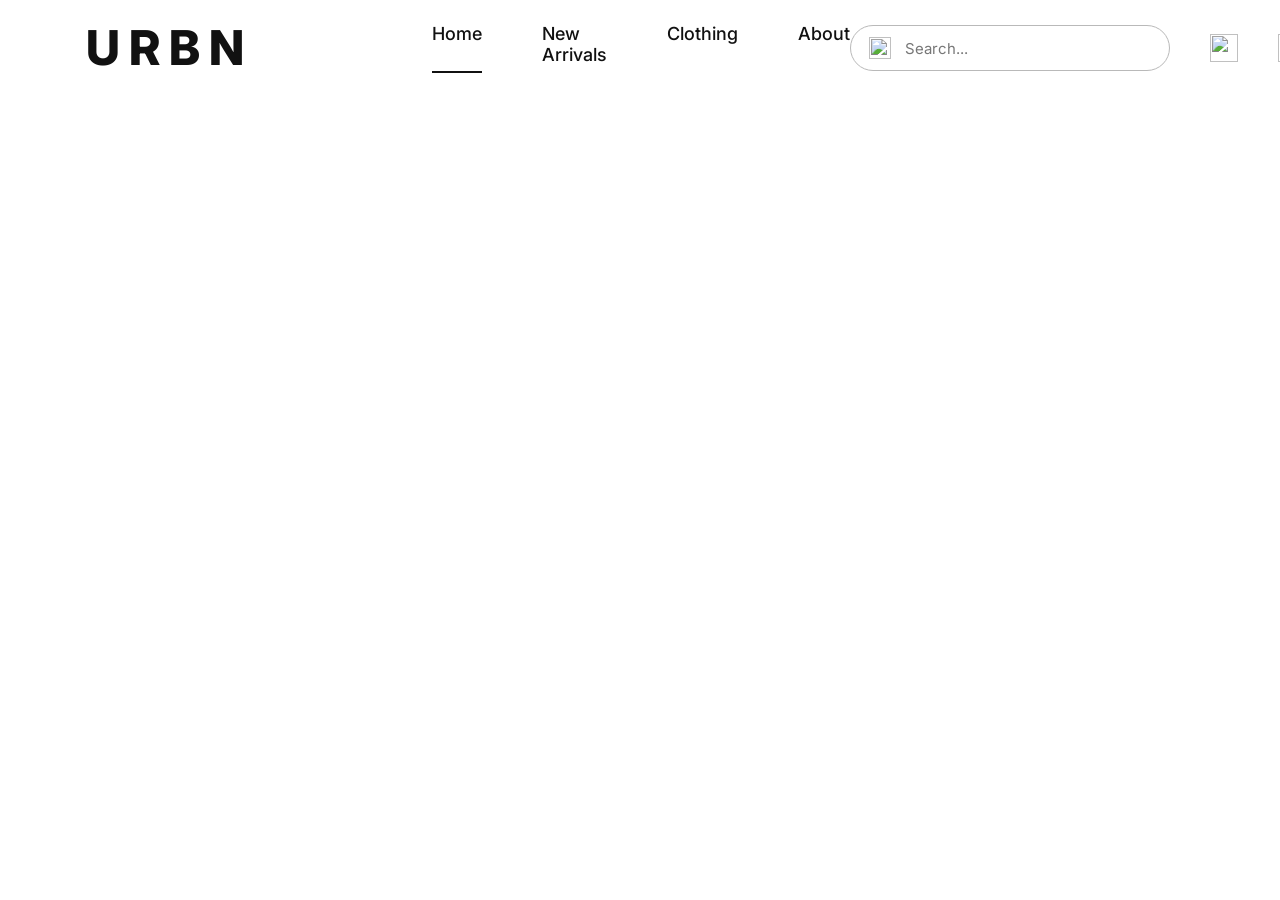
==== index.html @ 7c4066ed "initial commit" ====
<!DOCTYPE html>
<html lang="en">
<head>
  <meta charset="UTF-8">
  <meta name="viewport" content="width=device-width, initial-scale=1.0">
  <title>URBN | Modern clothing. Everyday fits.</title>

  <!-- Font: Inter (matches the wireframe). Remove these 3 lines to use a system font instead. -->
  <link rel="preconnect" href="https://fonts.googleapis.com">
  <link rel="preconnect" href="https://fonts.gstatic.com" crossorigin>
  <link href="https://fonts.googleapis.com/css2?family=Inter:wght@400;500;800&display=swap" rel="stylesheet">

  <link rel="stylesheet" href="style.css">
</head>
<body>

  <!-- ================= HEADER ================= -->
  <header class="header">

    <!-- 1. Logo (change the text or swap for an <img> later) -->
    <a href="index.html" class="logo">URBN</a>

    <!-- 2. Main navigation -->
    <!-- To change the active page, move class="active" to another link -->
    <nav class="nav" aria-label="Main">
      <a href="index.html" class="nav-link active" aria-current="page">Home</a>
      <a href="new-arrivals.html" class="nav-link">New Arrivals</a>
      <a href="clothing.html" class="nav-link">Clothing</a>
      <a href="about.html" class="nav-link">About</a>
    </nav>

    <!-- 3. Search, account, and cart -->
    <div class="header-actions">

      <!-- Search bar -->
      <form class="search" role="search" action="clothing.html" method="get">
        <img src="icons/search.svg" alt="" class="icon search-icon">
        <input type="search" name="q" class="search-input" placeholder="Search..." aria-label="Search products">
        <ul class="suggestions" hidden></ul>
      </form>

      <!-- Account -->
      <a href="account.html" class="icon-btn" aria-label="Account">
        <img src="icons/user.svg" alt="" class="icon">
      </a>

      <!-- Cart (icon only) -->
      <a href="cart.html" class="icon-btn" aria-label="Cart">
        <img src="icons/cart.svg" alt="" class="icon">
      </a>

    </div>
  </header>

  <script src="buttons.js"></script>
</body>
</html>
---- style.css ----
/* =========================================================
   URBN — style.css
   Step 1: Header
   Look for "ADJUST" comments to tweak sizes, colors, spacing.
   ========================================================= */

/* ---------- Variables (change these once, updates everywhere) ---------- */
:root {
  --color-text: #111111;        /* ADJUST: main text / icon color */
  --color-bg: #ffffff;          /* ADJUST: page background */
  --color-border: #b9b9b9;      /* ADJUST: search bar outline */
  --color-muted: #777777;       /* ADJUST: placeholder text */

  --font-main: "Inter", Arial, sans-serif;

  --page-padding: 56px;         /* ADJUST: left/right space around the whole page */
}

/* ---------- Reset ---------- */
* {
  margin: 0;
  padding: 0;
  box-sizing: border-box;
}

body {
  font-family: var(--font-main);
  color: var(--color-text);
  background: var(--color-bg);
}

a {
  color: inherit;
  text-decoration: none;
}

/* ---------- Header layout ---------- */
.header {
  display: flex;
  align-items: center;
  height: 96px;                           /* ADJUST: header height */
  padding: 0 var(--page-padding);
}

/* ---------- Logo ---------- */
.logo {
  font-size: 48px;                        /* ADJUST: logo size */
  font-weight: 800;                       /* ADJUST: logo boldness */
  letter-spacing: 0.18em;                 /* ADJUST: space between U R B N */
  line-height: 1;
  padding-left: 30px;                     /* ADJUST: nudges logo inward like the wireframe */
}

/* ---------- Navigation ---------- */
.nav {
  display: flex;
  gap: 60px;                              /* ADJUST: space between nav links */
  margin-left: clamp(40px, 14vw, 300px);  /* ADJUST: gap between logo and nav */
}

.nav-link {
  font-size: 18px;                        /* ADJUST: nav text size */
  font-weight: 500;
  padding-bottom: 6px;                    /* space between text and underline */
  border-bottom: 2px solid transparent;
  transition: border-color 0.2s;
}

.nav-link:hover,
.nav-link.active {
  border-bottom-color: var(--color-text); /* underline for hover + current page */
}

/* ---------- Right side: search + icons ---------- */
.header-actions {
  display: flex;
  align-items: center;
  gap: 40px;                              /* ADJUST: space between search, user, cart */
  margin-left: auto;                      /* pushes this group to the far right */
  padding-right: 20px;
}

/* Search bar */
.search {
  display: flex;
  align-items: center;
  gap: 14px;
  width: 320px;                           /* ADJUST: search bar width */
  height: 46px;                           /* ADJUST: search bar height */
  padding: 0 18px;
  border: 1px solid var(--color-border);
  border-radius: 999px;                   /* fully rounded pill */
}

.search:focus-within {
  border-color: var(--color-text);        /* darker outline while typing */
}

.search-input {
  flex: 1;
  min-width: 0;
  border: none;
  outline: none;
  background: transparent;
  font-family: inherit;
  font-size: 15px;
  color: var(--color-text);
}

.search-input::placeholder {
  color: var(--color-muted);
}

/* ---------- Icons (shared by search, user, cart) ---------- */
/* Icon drawings live in the icons/ folder. To change an icon's color or
   line thickness, edit the stroke values inside the .svg file itself. */
.icon {
  width: 28px;                            /* ADJUST: icon size */
  height: 28px;
  display: block;
}

.search-icon {
  width: 22px;                            /* search icon is a bit smaller */
  height: 22px;
  flex-shrink: 0;
}

.icon-btn {
  position: relative;                     /* lets the cart badge sit on top */
  display: flex;
  align-items: center;
}

/* ---------- Keyboard focus (accessibility) ---------- */
a:focus-visible {
  outline: 2px solid var(--color-text);
  outline-offset: 4px;
}

/* ---------- Smaller screens ---------- */
@media (max-width: 900px) {
  :root { --page-padding: 20px; }

  .logo { font-size: 32px; padding-left: 0; }
  .nav { gap: 24px; margin-left: 24px; }
  .nav-link { font-size: 15px; }
  .search { display: none; }   /* ADJUST: search is hidden on small screens for now */
  .header-actions { gap: 24px; padding-right: 0; }
}
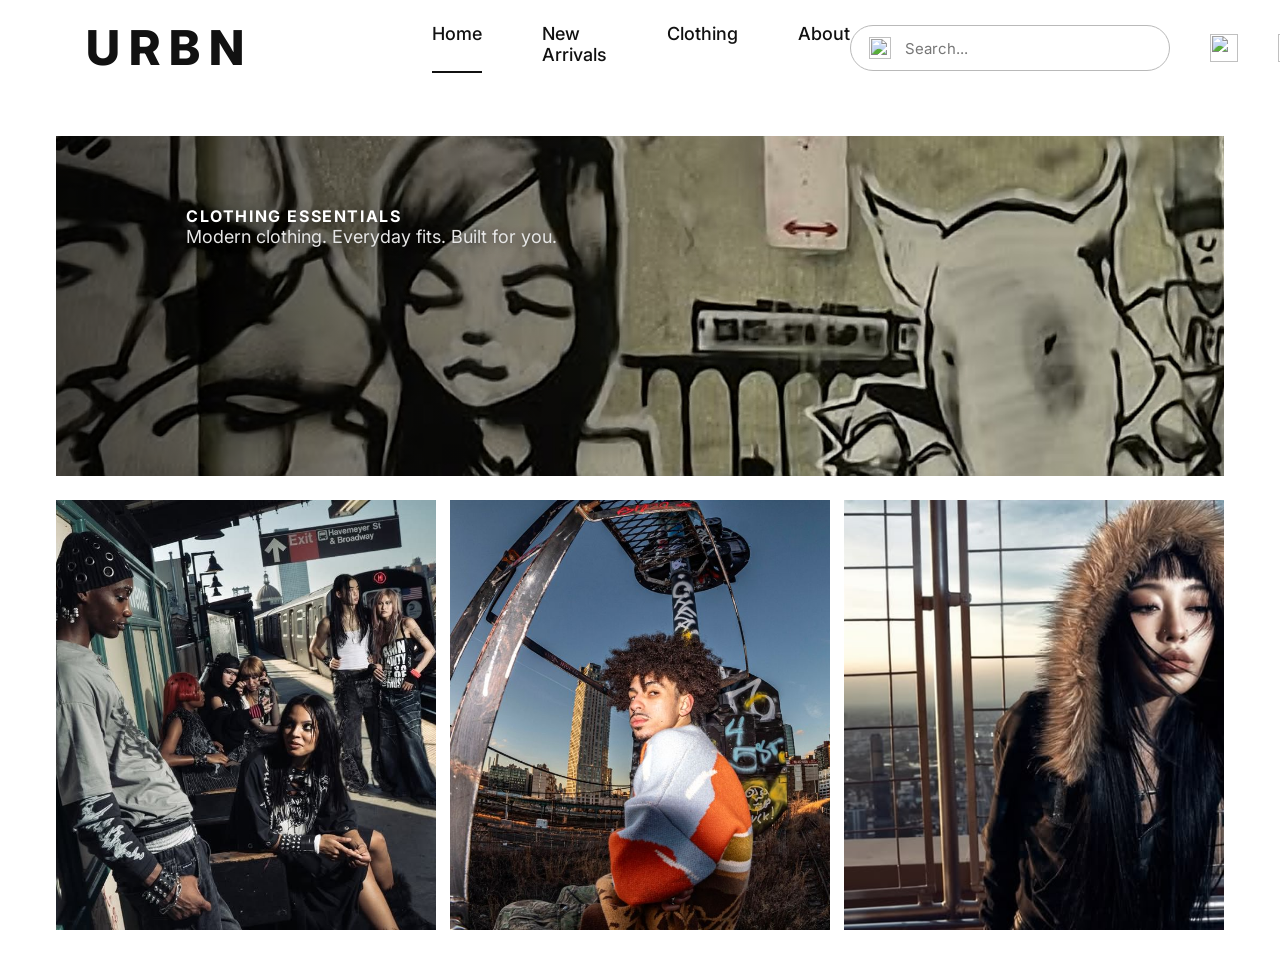
==== commit f266ca9d: "updated boxes and picture" ====
--- a/index.html
+++ b/index.html
@@ -36,7 +36,7 @@
       <form class="search" role="search" action="clothing.html" method="get">
         <img src="icons/search.svg" alt="" class="icon search-icon">
         <input type="search" name="q" class="search-input" placeholder="Search..." aria-label="Search products">
-        <ul class="suggestions" hidden></ul>
+        <ul class="suggestions" ></ul>
       </form>
 
       <!-- Account -->
@@ -51,6 +51,49 @@
 
     </div>
   </header>
+  <main class="main">
+
+  <!-- Big banner: change the image name in src -->
+  <section class="box hero">
+    <img src="Home-boxpictures/herobox.jpg" alt="">
+    <div class="box-text">
+      <p class="box-label">CLOTHING ESSENTIALS</p>
+      <h2 class="box-title"></h2>
+      <p class="box-sub">Modern clothing. Everyday fits. Built for you.</p>
+    </div>
+  </section>
+
+  <!-- 3 boxes below: change the image name in each src -->
+  <section class="cards">
+    <article class="box card">
+      <img src="Home-boxpictures/1.jpg" alt="">
+      <div class="box-text">
+        <p class="box-label"></p>
+        <h2 class="box-title"></h2>
+        <p class="box-sub"></p>
+      </div>
+    </article>
+
+    <article class="box card">
+      <img src="Home-boxpictures/2.jpg" alt="">
+      <div class="box-text">
+        <p class="box-label"></p>
+        <h2 class="box-title"></h2>
+        <p class="box-sub"></p>
+      </div>
+    </article>
+
+    <article class="box card">
+      <img src="Home-boxpictures/3.jpg" alt="">
+      <div class="box-text">
+        <p class="box-label"></p>
+        <h2 class="box-title"></h2>
+        <p class="box-sub"></p>
+      </div>
+    </article>
+  </section>
+
+</main>
 
   <script src="buttons.js"></script>
 </body>
--- a/style.css
+++ b/style.css
@@ -147,4 +147,91 @@
   .nav-link { font-size: 15px; }
   .search { display: none; }   /* ADJUST: search is hidden on small screens for now */
   .header-actions { gap: 24px; padding-right: 0; }
-}+}
+
+.search {
+  position: relative;
+}
+
+.suggestions {
+  position: absolute;
+  top: calc(100% + 6px);
+  left: 0;
+  right: 0;
+  margin: 0;
+  padding: 0;
+  list-style: none;
+  background: #fff;
+  border: 1px solid #ccc;
+  border-radius: 16px;
+  overflow: hidden;
+  z-index: 10;
+}
+
+.suggestions li {
+  padding: 10px 18px;
+  cursor: pointer;
+}
+
+.suggestions li:hover {
+  background: #f2f2f2;
+}
+/* ---------- Page layout ---------- */
+.main {
+  padding: 40px var(--page-padding);
+}
+
+/* ---------- Boxes (shared by banner and cards) ---------- */
+.box {
+  position: relative;
+  background: #d4d5d5;          /* gray shows if no picture */
+  overflow: hidden;
+}
+
+.box img {
+  position: absolute;
+  inset: 0;
+  width: 100%;
+  height: 100%;
+  object-fit: cover;            /* picture fills the box without stretching */
+}
+
+/* ---------- Text on top of the picture ---------- */
+.box-text {
+  position: relative;           /* keeps text above the picture */
+  padding: 70px 0 0 130px;
+  color: #fff;
+}
+
+.box-label { font-size: 16px; font-weight: 700; letter-spacing: 0.1em; }
+.box-title { font-size: 72px; font-weight: 800; letter-spacing: 0.15em; line-height: 1; }
+.box-sub   { font-size: 18px; opacity: 0.8; }
+
+/* ---------- Sizes ---------- */
+.hero  { height: 340px; }                 /* ADJUST: banner height */
+
+.cards {
+  display: grid;
+  grid-template-columns: repeat(3, 1fr);
+  gap: 14px;                              /* ADJUST: space between boxes */
+  margin-top: 24px;
+}
+
+.card  { height: 430px; }                 /* ADJUST: box height */
+/* Dark fade on the left so the text blends with the picture */
+.hero::after {
+  content: "";
+  position: absolute;
+  inset: 0;
+  background: linear-gradient(90deg, rgba(0, 0, 0, 0.65) 0%, rgba(0, 0, 0, 0) 60%);  /* ADJUST: 0.65 = darkness */
+}
+
+/* Keep the text above the fade */
+.box-text {
+  z-index: 1;
+  text-shadow: 0 2px 10px rgba(0, 0, 0, 0.5);
+}
+
+/* Slightly softer text colors */
+.box-label { color: #ffffff; }
+.box-sub   { color: #e6e6e6; opacity: 1; }
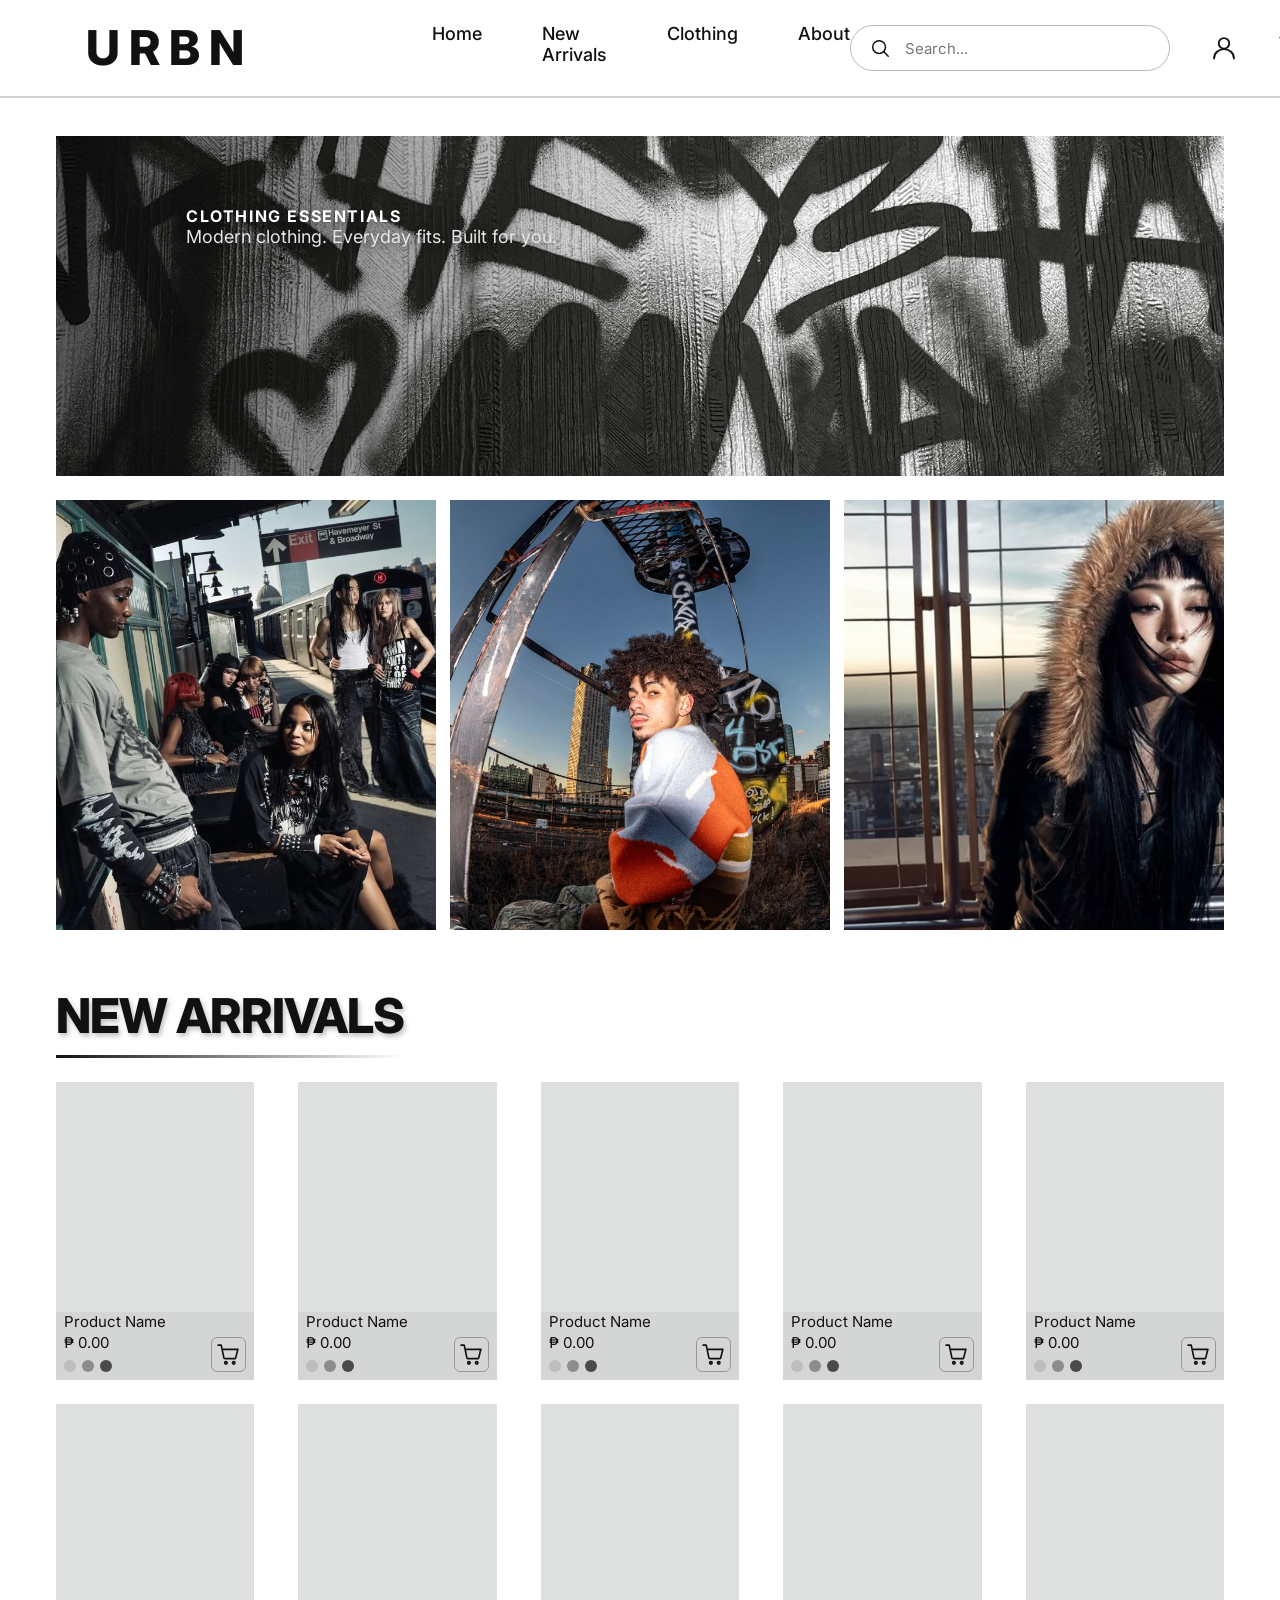
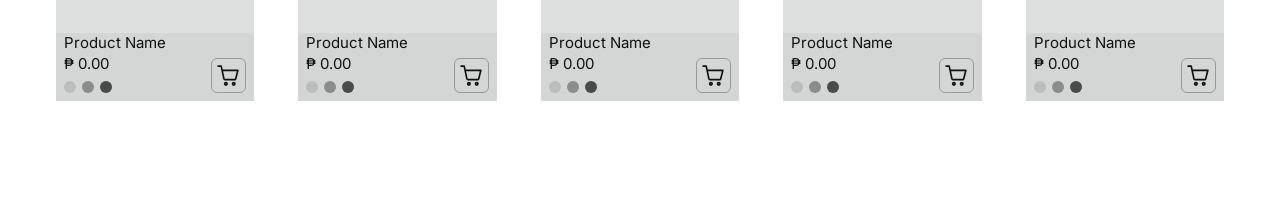
==== commit 77192035: "new arrivals added" ====
--- a/index.html
+++ b/index.html
@@ -5,96 +5,254 @@
   <meta name="viewport" content="width=device-width, initial-scale=1.0">
   <title>URBN | Modern clothing. Everyday fits.</title>
 
-  <!-- Font: Inter (matches the wireframe). Remove these 3 lines to use a system font instead. -->
+  <!-- Font: Inter. Remove these 3 lines to use a system font instead. -->
   <link rel="preconnect" href="https://fonts.googleapis.com">
   <link rel="preconnect" href="https://fonts.gstatic.com" crossorigin>
   <link href="https://fonts.googleapis.com/css2?family=Inter:wght@400;500;800&display=swap" rel="stylesheet">
 
   <link rel="stylesheet" href="style.css">
 </head>
+
 <body>
 
   <!-- ================= HEADER ================= -->
-  <header class="header">
-
-    <!-- 1. Logo (change the text or swap for an <img> later) -->
+  <header class="header" id="home">
+
+    <!-- Logo -->
     <a href="index.html" class="logo">URBN</a>
 
-    <!-- 2. Main navigation -->
-    <!-- To change the active page, move class="active" to another link -->
+    <!-- Navigation (to change the active page, move class="active" to another link) -->
     <nav class="nav" aria-label="Main">
-      <a href="index.html" class="nav-link active" aria-current="page">Home</a>
-      <a href="new-arrivals.html" class="nav-link">New Arrivals</a>
+      <a href="#home" class="nav-link" aria-current="page">Home</a>
+      <span class="nav-link">New Arrivals</span>
       <a href="clothing.html" class="nav-link">Clothing</a>
       <a href="about.html" class="nav-link">About</a>
     </nav>
 
-    <!-- 3. Search, account, and cart -->
+    <!-- Search, account, and cart -->
     <div class="header-actions">
 
       <!-- Search bar -->
       <form class="search" role="search" action="clothing.html" method="get">
-        <img src="icons/search.svg" alt="" class="icon search-icon">
+        <img src="Icons/search.svg" alt="" class="icon search-icon">
         <input type="search" name="q" class="search-input" placeholder="Search..." aria-label="Search products">
-        <ul class="suggestions" ></ul>
+        <ul class="suggestions" hidden></ul>
       </form>
 
       <!-- Account -->
       <a href="account.html" class="icon-btn" aria-label="Account">
-        <img src="icons/user.svg" alt="" class="icon">
+        <img src="Icons/user.svg" alt="" class="icon">
       </a>
 
-      <!-- Cart (icon only) -->
+      <!-- Cart -->
       <a href="cart.html" class="icon-btn" aria-label="Cart">
-        <img src="icons/cart.svg" alt="" class="icon">
+        <img src="Icons/cart.svg" alt="" class="icon">
       </a>
 
     </div>
   </header>
+
+
+  <!-- ================= MAIN ================= -->
   <main class="main">
 
-  <!-- Big banner: change the image name in src -->
-  <section class="box hero">
-    <img src="Home-boxpictures/herobox.jpg" alt="">
-    <div class="box-text">
-      <p class="box-label">CLOTHING ESSENTIALS</p>
-      <h2 class="box-title"></h2>
-      <p class="box-sub">Modern clothing. Everyday fits. Built for you.</p>
-    </div>
-  </section>
-
-  <!-- 3 boxes below: change the image name in each src -->
-  <section class="cards">
-    <article class="box card">
-      <img src="Home-boxpictures/1.jpg" alt="">
+    <!-- Big banner (change the picture in src) -->
+    <section class="box hero">
+      <img src="homeImages/herobox.jpg" alt="">
       <div class="box-text">
-        <p class="box-label"></p>
+        <p class="box-label">CLOTHING ESSENTIALS</p>
         <h2 class="box-title"></h2>
-        <p class="box-sub"></p>
+        <p class="box-sub">Modern clothing. Everyday fits. Built for you.</p>
       </div>
-    </article>
-
-    <article class="box card">
-      <img src="Home-boxpictures/2.jpg" alt="">
-      <div class="box-text">
-        <p class="box-label"></p>
-        <h2 class="box-title"></h2>
-        <p class="box-sub"></p>
+    </section>
+
+    <!-- 3 boxes below the banner (change the picture in each src) -->
+    <section class="cards">
+
+      <article class="box card">
+        <img src="homeImages/1.jpg" alt="">
+        <div class="box-text">
+          <h2 class="box-title"></h2>
+          <p class="box-sub"></p>
+        </div>
+      </article>
+
+      <article class="box card">
+        <img src="homeImages/2.jpg" alt="">
+        <div class="box-text">
+          <h2 class="box-title"></h2>
+          <p class="box-sub"></p>
+        </div>
+      </article>
+
+      <article class="box card">
+        <img src="homeImages/3.jpg" alt="">
+        <div class="box-text">
+          <h2 class="box-title"></h2>
+          <p class="box-sub"></p>
+        </div>
+      </article>
+
+    </section>
+
+    <section class="new-arrivals" id="new-arrivals" aria-labelledby="new-arrivals-title">
+      <h1 class="section-title" id="new-arrivals-title">NEW ARRIVALS</h1>
+      <div class="products">
+        <article class="product">
+          <div class="product-image"></div>
+          <div class="product-info">
+            <div>
+              <p class="product-name">Product Name</p>
+              <p class="product-price">₱ 0.00</p>
+              <div class="product-colors">
+                <span></span><span></span><span></span>
+              </div>
+            </div>
+            <button class="add-cart" aria-label="Add Product Name to cart">
+              <img src="Icons/cart.svg" alt="">
+            </button>
+          </div>
+        </article>
+        <article class="product">
+          <div class="product-image"></div>
+          <div class="product-info">
+            <div>
+              <p class="product-name">Product Name</p>
+              <p class="product-price">₱ 0.00</p>
+              <div class="product-colors">
+                <span></span><span></span><span></span>
+              </div>
+            </div>
+            <button class="add-cart" aria-label="Add Product Name to cart">
+              <img src="Icons/cart.svg" alt="">
+            </button>
+          </div>
+        </article>
+        <article class="product">
+          <div class="product-image"></div>
+          <div class="product-info">
+            <div>
+              <p class="product-name">Product Name</p>
+              <p class="product-price">₱ 0.00</p>
+              <div class="product-colors">
+                <span></span><span></span><span></span>
+              </div>
+            </div>
+            <button class="add-cart" aria-label="Add Product Name to cart">
+              <img src="Icons/cart.svg" alt="">
+            </button>
+          </div>
+        </article>
+        <article class="product">
+          <div class="product-image"></div>
+          <div class="product-info">
+            <div>
+              <p class="product-name">Product Name</p>
+              <p class="product-price">₱ 0.00</p>
+              <div class="product-colors">
+                <span></span><span></span><span></span>
+              </div>
+            </div>
+            <button class="add-cart" aria-label="Add Product Name to cart">
+              <img src="Icons/cart.svg" alt="">
+            </button>
+          </div>
+        </article>
+        <article class="product">
+          <div class="product-image"></div>
+          <div class="product-info">
+            <div>
+              <p class="product-name">Product Name</p>
+              <p class="product-price">₱ 0.00</p>
+              <div class="product-colors">
+                <span></span><span></span><span></span>
+              </div>
+            </div>
+            <button class="add-cart" aria-label="Add Product Name to cart">
+              <img src="Icons/cart.svg" alt="">
+            </button>
+          </div>
+        </article>
+        <article class="product">
+          <div class="product-image"></div>
+          <div class="product-info">
+            <div>
+              <p class="product-name">Product Name</p>
+              <p class="product-price">₱ 0.00</p>
+              <div class="product-colors">
+                <span></span><span></span><span></span>
+              </div>
+            </div>
+            <button class="add-cart" aria-label="Add Product Name to cart">
+              <img src="Icons/cart.svg" alt="">
+            </button>
+          </div>
+        </article>
+        <article class="product">
+          <div class="product-image"></div>
+          <div class="product-info">
+            <div>
+              <p class="product-name">Product Name</p>
+              <p class="product-price">₱ 0.00</p>
+              <div class="product-colors">
+                <span></span><span></span><span></span>
+              </div>
+            </div>
+            <button class="add-cart" aria-label="Add Product Name to cart">
+              <img src="Icons/cart.svg" alt="">
+            </button>
+          </div>
+        </article>
+        <article class="product">
+          <div class="product-image"></div>
+          <div class="product-info">
+            <div>
+              <p class="product-name">Product Name</p>
+              <p class="product-price">₱ 0.00</p>
+              <div class="product-colors">
+                <span></span><span></span><span></span>
+              </div>
+            </div>
+            <button class="add-cart" aria-label="Add Product Name to cart">
+              <img src="Icons/cart.svg" alt="">
+            </button>
+          </div>
+        </article>
+        <article class="product">
+          <div class="product-image"></div>
+          <div class="product-info">
+            <div>
+              <p class="product-name">Product Name</p>
+              <p class="product-price">₱ 0.00</p>
+              <div class="product-colors">
+                <span></span><span></span><span></span>
+              </div>
+            </div>
+            <button class="add-cart" aria-label="Add Product Name to cart">
+              <img src="Icons/cart.svg" alt="">
+            </button>
+          </div>
+        </article>
+        <article class="product">
+          <div class="product-image"></div>
+          <div class="product-info">
+            <div>
+              <p class="product-name">Product Name</p>
+              <p class="product-price">₱ 0.00</p>
+              <div class="product-colors">
+                <span></span><span></span><span></span>
+              </div>
+            </div>
+            <button class="add-cart" aria-label="Add Product Name to cart">
+              <img src="Icons/cart.svg" alt="">
+            </button>
+          </div>
+        </article>
       </div>
-    </article>
-
-    <article class="box card">
-      <img src="Home-boxpictures/3.jpg" alt="">
-      <div class="box-text">
-        <p class="box-label"></p>
-        <h2 class="box-title"></h2>
-        <p class="box-sub"></p>
-      </div>
-    </article>
-  </section>
-
-</main>
-
-  <script src="buttons.js"></script>
+    </section>
+  </main>
+
+  <script src="search.js"></script>
+  <script src="page-transitions.js"></script>
 </body>
 </html>
--- a/style.css
+++ b/style.css
@@ -1,20 +1,17 @@
-/* =========================================================
-   URBN — style.css
-   Step 1: Header
-   Look for "ADJUST" comments to tweak sizes, colors, spacing.
-   ========================================================= */
-
-/* ---------- Variables (change these once, updates everywhere) ---------- */
+/* URBN — style.css */
+
+/* ---------- Variables ---------- */
 :root {
-  --color-text: #111111;        /* ADJUST: main text / icon color */
-  --color-bg: #ffffff;          /* ADJUST: page background */
-  --color-border: #b9b9b9;      /* ADJUST: search bar outline */
-  --color-muted: #777777;       /* ADJUST: placeholder text */
+  --color-text: #111111;
+  --color-bg: #ffffff;
+  --color-border: #b9b9b9;
+  --color-muted: #777777;
 
   --font-main: "Inter", Arial, sans-serif;
 
-  --page-padding: 56px;         /* ADJUST: left/right space around the whole page */
-}
+  --page-padding: 56px;
+}
+
 
 /* ---------- Reset ---------- */
 * {
@@ -29,71 +26,87 @@
   background: var(--color-bg);
 }
 
+html {
+  scroll-behavior: auto;
+}
+
 a {
   color: inherit;
   text-decoration: none;
 }
 
-/* ---------- Header layout ---------- */
+a:focus-visible {
+  outline: 2px solid var(--color-text);
+  outline-offset: 4px;
+}
+
+
+/* ---------- Header ---------- */
 .header {
+  position: sticky;
+  top: 0;
+  z-index: 100;
   display: flex;
   align-items: center;
-  height: 96px;                           /* ADJUST: header height */
+  height: 96px;
   padding: 0 var(--page-padding);
-}
-
-/* ---------- Logo ---------- */
+  background: var(--color-bg);
+  box-shadow: 0 2px 0 #d1d1d1;
+}
+
 .logo {
-  font-size: 48px;                        /* ADJUST: logo size */
-  font-weight: 800;                       /* ADJUST: logo boldness */
-  letter-spacing: 0.18em;                 /* ADJUST: space between U R B N */
+  padding-left: 30px;
+  font-size: 48px;
+  font-weight: 800;
+  letter-spacing: 0.18em;
   line-height: 1;
-  padding-left: 30px;                     /* ADJUST: nudges logo inward like the wireframe */
-}
+}
+
 
 /* ---------- Navigation ---------- */
 .nav {
   display: flex;
-  gap: 60px;                              /* ADJUST: space between nav links */
-  margin-left: clamp(40px, 14vw, 300px);  /* ADJUST: gap between logo and nav */
+  gap: 60px;
+  margin-left: clamp(40px, 14vw, 300px);
 }
 
 .nav-link {
-  font-size: 18px;                        /* ADJUST: nav text size */
+  padding-bottom: 6px;
+  font-size: 18px;
   font-weight: 500;
-  padding-bottom: 6px;                    /* space between text and underline */
   border-bottom: 2px solid transparent;
   transition: border-color 0.2s;
 }
 
 .nav-link:hover,
 .nav-link.active {
-  border-bottom-color: var(--color-text); /* underline for hover + current page */
-}
-
-/* ---------- Right side: search + icons ---------- */
+  border-bottom-color: var(--color-text);
+}
+
+
+/* ---------- Search, account, cart ---------- */
 .header-actions {
   display: flex;
   align-items: center;
-  gap: 40px;                              /* ADJUST: space between search, user, cart */
-  margin-left: auto;                      /* pushes this group to the far right */
+  gap: 40px;
+  margin-left: auto;
   padding-right: 20px;
 }
 
-/* Search bar */
 .search {
+  position: relative;
   display: flex;
   align-items: center;
   gap: 14px;
-  width: 320px;                           /* ADJUST: search bar width */
-  height: 46px;                           /* ADJUST: search bar height */
+  width: 320px;
+  height: 46px;
   padding: 0 18px;
   border: 1px solid var(--color-border);
-  border-radius: 999px;                   /* fully rounded pill */
+  border-radius: 999px;
 }
 
 .search:focus-within {
-  border-color: var(--color-text);        /* darker outline while typing */
+  border-color: var(--color-text);
 }
 
 .search-input {
@@ -111,61 +124,36 @@
   color: var(--color-muted);
 }
 
-/* ---------- Icons (shared by search, user, cart) ---------- */
-/* Icon drawings live in the icons/ folder. To change an icon's color or
-   line thickness, edit the stroke values inside the .svg file itself. */
 .icon {
-  width: 28px;                            /* ADJUST: icon size */
+  display: block;
+  width: 28px;
   height: 28px;
-  display: block;
 }
 
 .search-icon {
-  width: 22px;                            /* search icon is a bit smaller */
+  width: 22px;
   height: 22px;
   flex-shrink: 0;
 }
 
 .icon-btn {
-  position: relative;                     /* lets the cart badge sit on top */
   display: flex;
   align-items: center;
 }
 
-/* ---------- Keyboard focus (accessibility) ---------- */
-a:focus-visible {
-  outline: 2px solid var(--color-text);
-  outline-offset: 4px;
-}
-
-/* ---------- Smaller screens ---------- */
-@media (max-width: 900px) {
-  :root { --page-padding: 20px; }
-
-  .logo { font-size: 32px; padding-left: 0; }
-  .nav { gap: 24px; margin-left: 24px; }
-  .nav-link { font-size: 15px; }
-  .search { display: none; }   /* ADJUST: search is hidden on small screens for now */
-  .header-actions { gap: 24px; padding-right: 0; }
-}
-
-.search {
-  position: relative;
-}
-
+
+/* ---------- Search suggestions ---------- */
 .suggestions {
   position: absolute;
   top: calc(100% + 6px);
   left: 0;
   right: 0;
-  margin: 0;
-  padding: 0;
+  z-index: 10;
   list-style: none;
   background: #fff;
   border: 1px solid #ccc;
   border-radius: 16px;
   overflow: hidden;
-  z-index: 10;
 }
 
 .suggestions li {
@@ -176,15 +164,16 @@
 .suggestions li:hover {
   background: #f2f2f2;
 }
-/* ---------- Page layout ---------- */
+
+
+/* ---------- Home page ---------- */
 .main {
   padding: 40px var(--page-padding);
 }
 
-/* ---------- Boxes (shared by banner and cards) ---------- */
 .box {
   position: relative;
-  background: #d4d5d5;          /* gray shows if no picture */
+  background: #d4d5d5;
   overflow: hidden;
 }
 
@@ -193,45 +182,216 @@
   inset: 0;
   width: 100%;
   height: 100%;
-  object-fit: cover;            /* picture fills the box without stretching */
-}
-
-/* ---------- Text on top of the picture ---------- */
+  object-fit: cover;
+}
+
 .box-text {
-  position: relative;           /* keeps text above the picture */
+  position: relative;
+  z-index: 1;
   padding: 70px 0 0 130px;
   color: #fff;
-}
-
-.box-label { font-size: 16px; font-weight: 700; letter-spacing: 0.1em; }
-.box-title { font-size: 72px; font-weight: 800; letter-spacing: 0.15em; line-height: 1; }
-.box-sub   { font-size: 18px; opacity: 0.8; }
-
-/* ---------- Sizes ---------- */
-.hero  { height: 340px; }                 /* ADJUST: banner height */
-
-.cards {
-  display: grid;
-  grid-template-columns: repeat(3, 1fr);
-  gap: 14px;                              /* ADJUST: space between boxes */
-  margin-top: 24px;
-}
-
-.card  { height: 430px; }                 /* ADJUST: box height */
-/* Dark fade on the left so the text blends with the picture */
+  text-shadow: 0 2px 10px rgba(0, 0, 0, 0.5);
+}
+
+.box-label {
+  font-size: 16px;
+  font-weight: 700;
+  letter-spacing: 0.1em;
+}
+
+.box-title {
+  font-size: 72px;
+  font-weight: 800;
+  letter-spacing: 0.15em;
+  line-height: 1;
+}
+
+.box-sub {
+  font-size: 18px;
+  color: #e6e6e6;
+}
+
+.hero {
+  height: 340px;
+}
+
 .hero::after {
   content: "";
   position: absolute;
   inset: 0;
-  background: linear-gradient(90deg, rgba(0, 0, 0, 0.65) 0%, rgba(0, 0, 0, 0) 60%);  /* ADJUST: 0.65 = darkness */
-}
-
-/* Keep the text above the fade */
-.box-text {
-  z-index: 1;
-  text-shadow: 0 2px 10px rgba(0, 0, 0, 0.5);
-}
-
-/* Slightly softer text colors */
-.box-label { color: #ffffff; }
-.box-sub   { color: #e6e6e6; opacity: 1; }+  background: linear-gradient(90deg, rgba(0, 0, 0, 0.65) 0%, rgba(0, 0, 0, 0) 60%);
+}
+
+.cards {
+  display: grid;
+  grid-template-columns: repeat(3, 1fr);
+  gap: 14px;
+  margin-top: 24px;
+}
+
+.card {
+  height: 430px;
+}
+
+
+/* ---------- New Arrivals ---------- */
+.new-arrivals {
+  margin-top: 56px;
+  scroll-margin-top: 112px;
+}
+
+.section-title {
+  display: table;
+  margin-bottom: 24px;
+  font-size: 48px;
+  font-weight: 800;
+  letter-spacing: -0.02em;
+  text-shadow: 2px 3px 5px rgba(0, 0, 0, 0.25);
+}
+
+.section-title::after {
+  content: "";
+  display: block;
+  height: 3px;
+  margin-top: 10px;
+  background: linear-gradient(90deg, #111111, transparent);
+  transform-origin: left;
+  animation: line-in 1s ease-out;
+}
+
+@keyframes line-in {
+  from { transform: scaleX(0); }
+  to { transform: scaleX(1); }
+}
+
+.products {
+  display: grid;
+  grid-template-columns: repeat(5, minmax(0, 1fr));
+  gap: 24px 44px;
+  padding-bottom: 60px;
+}
+
+.product {
+  display: flex;
+  flex-direction: column;
+  aspect-ratio: 2 / 3;
+  background: #d4d5d5;
+}
+
+.product-image {
+  flex: 1;
+  min-height: 0;
+  padding: 8px;
+  background: #dedfdf;
+}
+
+.product-image img {
+  width: 100%;
+  height: 100%;
+  object-fit: contain;
+}
+
+.product-info {
+  display: flex;
+  justify-content: space-between;
+  align-items: flex-end;
+  padding: 0 8px 8px;
+  font-size: 15px;
+}
+
+.product-price {
+  margin-top: 2px;
+}
+
+.product-colors {
+  display: flex;
+  gap: 6px;
+  margin-top: 8px;
+}
+
+.product-colors span {
+  width: 12px;
+  height: 12px;
+  border-radius: 50%;
+}
+
+.product-colors span:nth-child(1) { background: #bdbdbd; }
+.product-colors span:nth-child(2) { background: #8c8c8c; }
+.product-colors span:nth-child(3) { background: #4a4a4a; }
+
+.add-cart {
+  display: flex;
+  padding: 4px;
+  background: transparent;
+  border: 1px solid #999;
+  border-radius: 6px;
+  cursor: pointer;
+}
+
+.add-cart img {
+  width: 25px;
+  height: 25px;
+}
+
+.add-cart:hover {
+  background: var(--color-text);
+}
+
+.add-cart:hover img {
+  filter: invert(1);
+}
+
+
+/* ---------- Smaller screens ---------- */
+@media (max-width: 1100px) {
+  .products {
+    grid-template-columns: repeat(3, minmax(0, 1fr));
+  }
+}
+
+@media (max-width: 900px) {
+  :root {
+    --page-padding: 20px;
+  }
+
+  .logo {
+    padding-left: 0;
+    font-size: 32px;
+  }
+
+  .nav {
+    gap: 24px;
+    margin-left: 24px;
+  }
+
+  .nav-link {
+    font-size: 15px;
+  }
+
+  .search {
+    display: none;
+  }
+
+  .header-actions {
+    gap: 24px;
+    padding-right: 0;
+  }
+}
+
+@media (max-width: 700px) {
+  .products {
+    grid-template-columns: repeat(2, minmax(0, 1fr));
+  }
+
+  .section-title {
+    font-size: 32px;
+  }
+}
+
+
+/* ---------- No animation if the visitor turned it off ---------- */
+@media (prefers-reduced-motion: reduce) {
+  .section-title::after {
+    animation: none;
+  }
+}
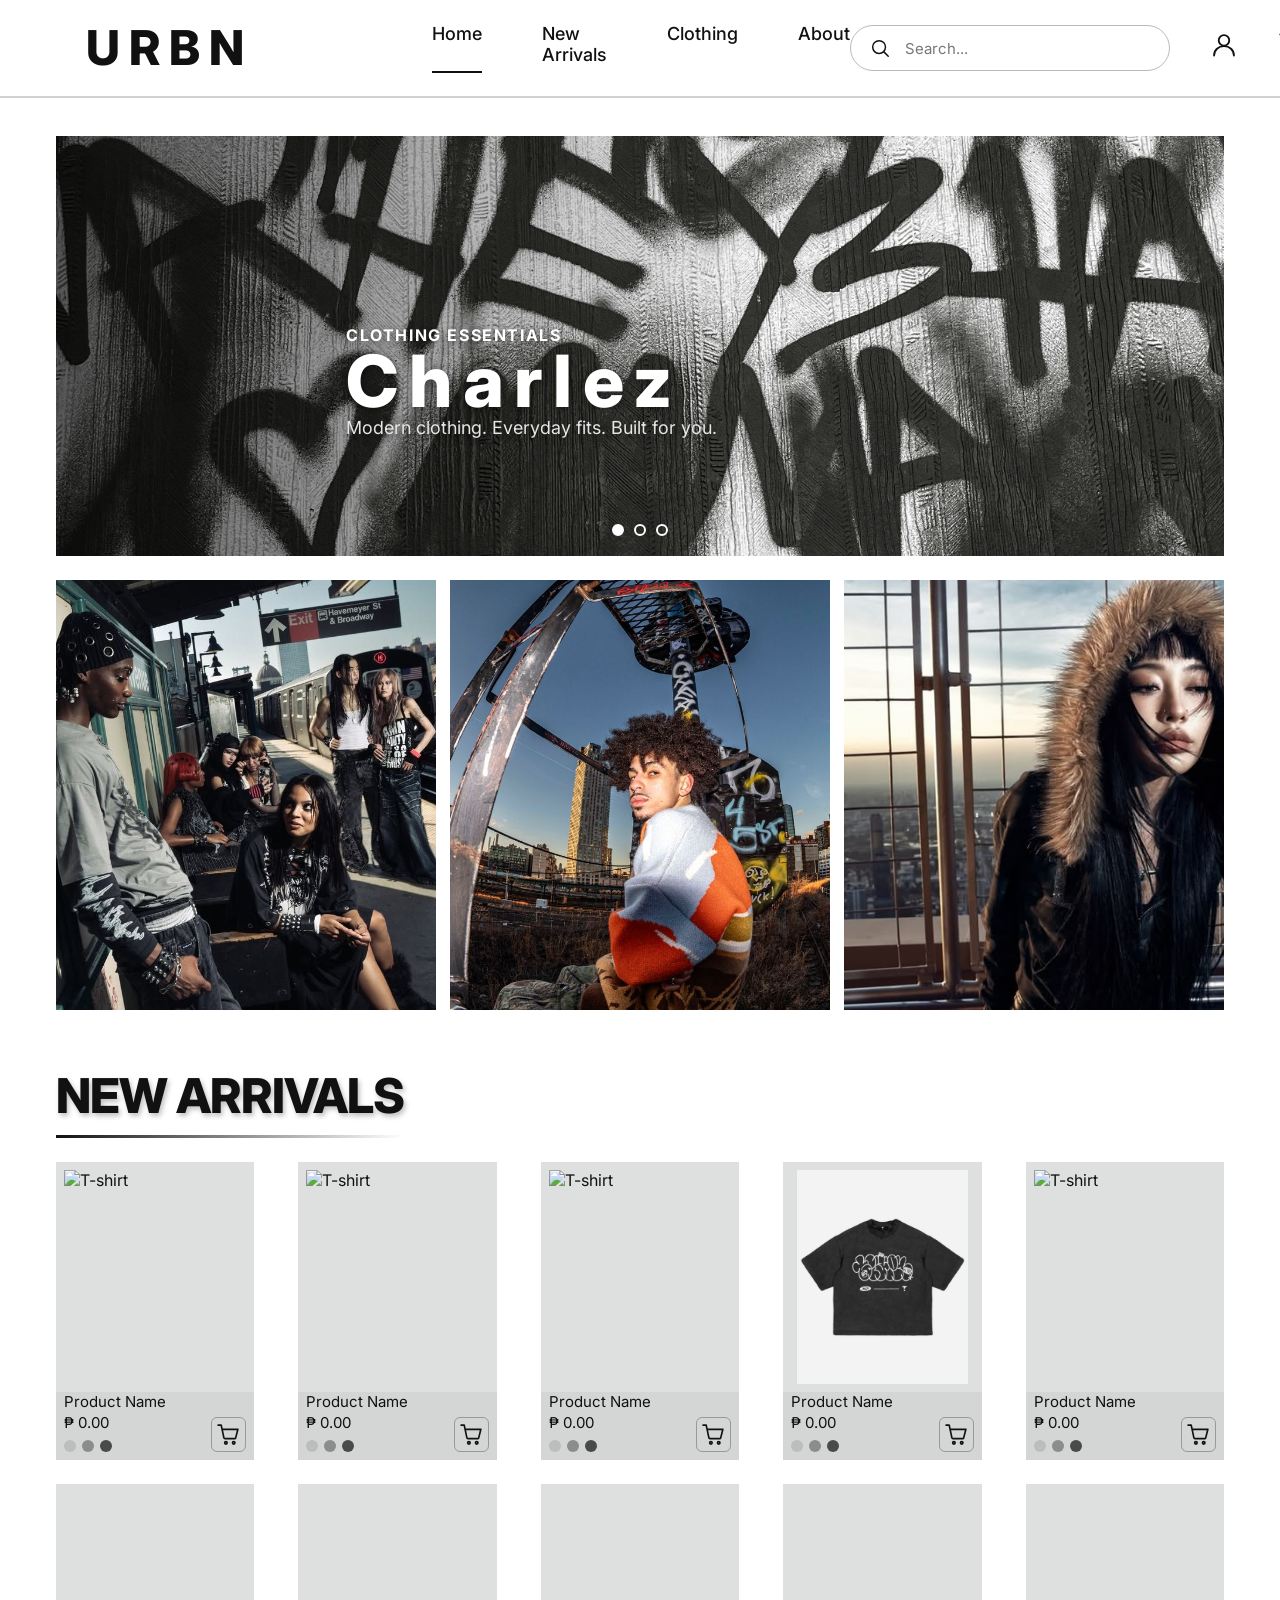
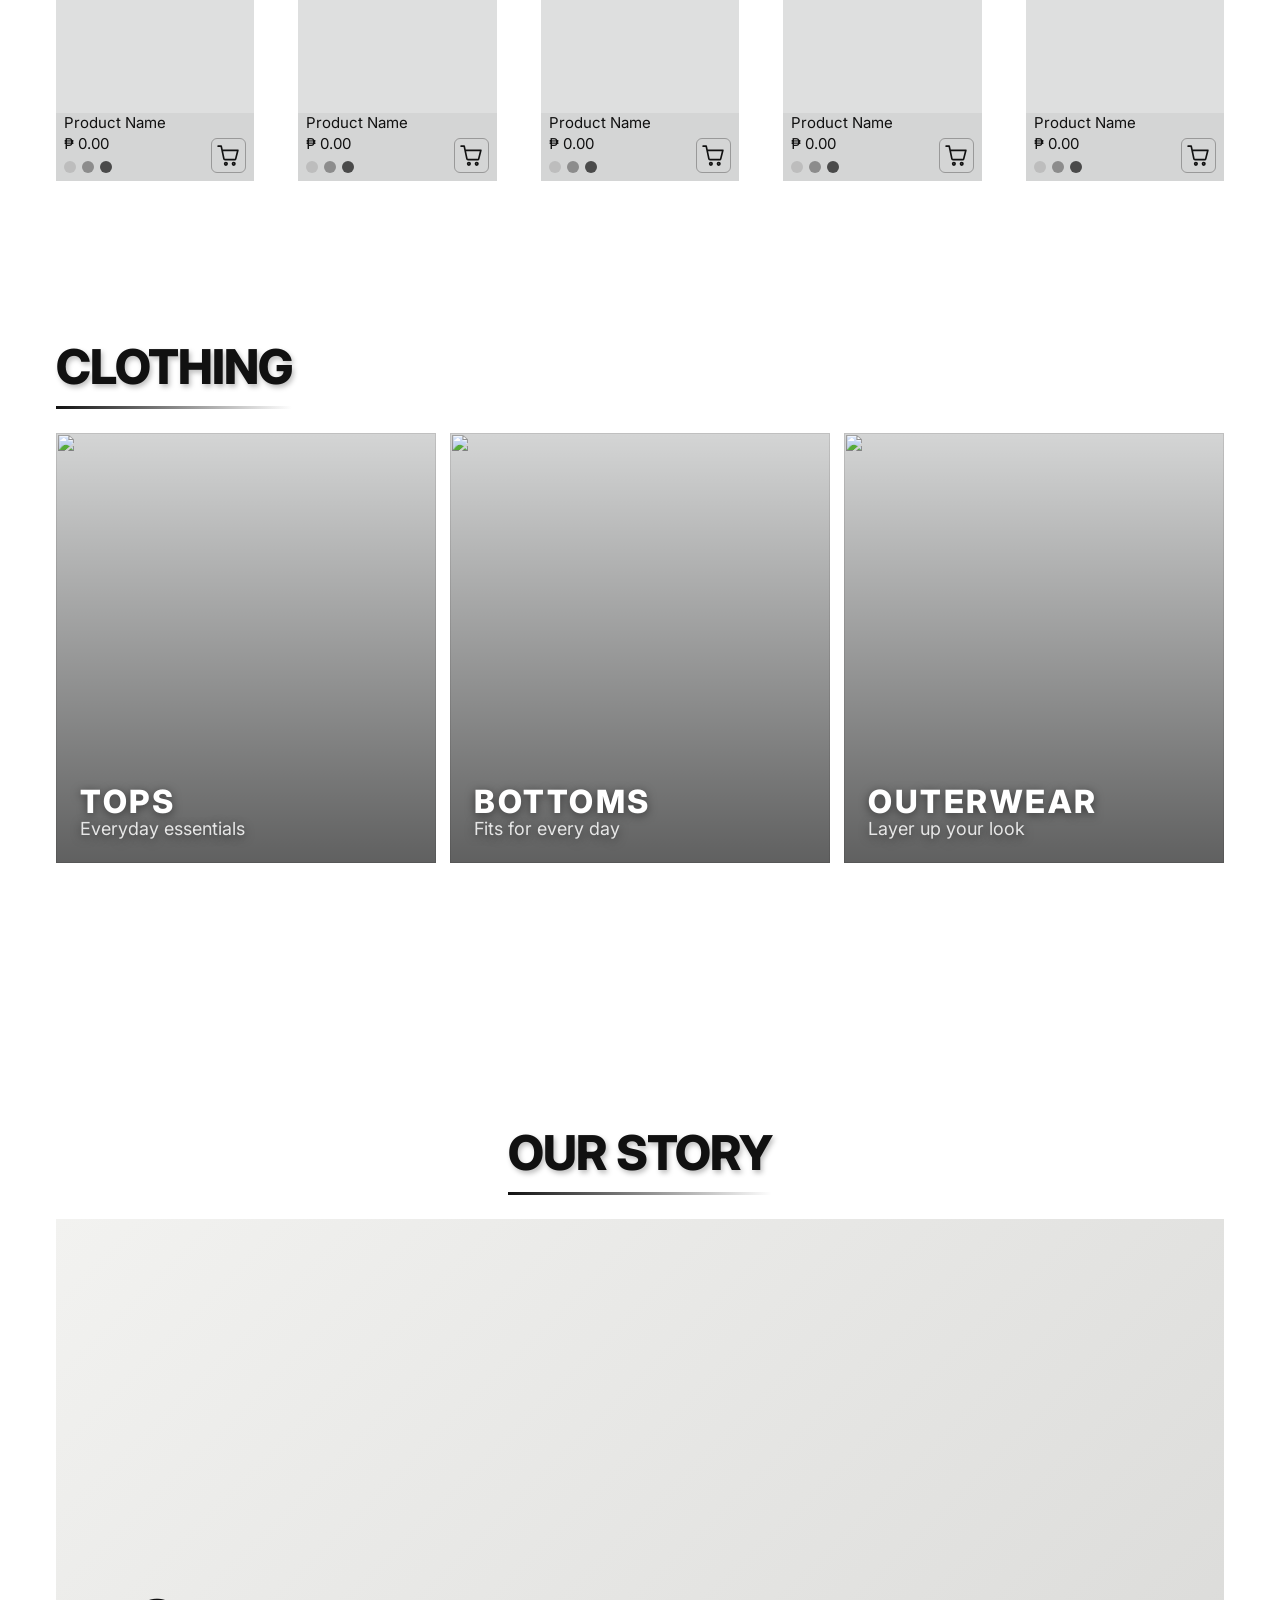
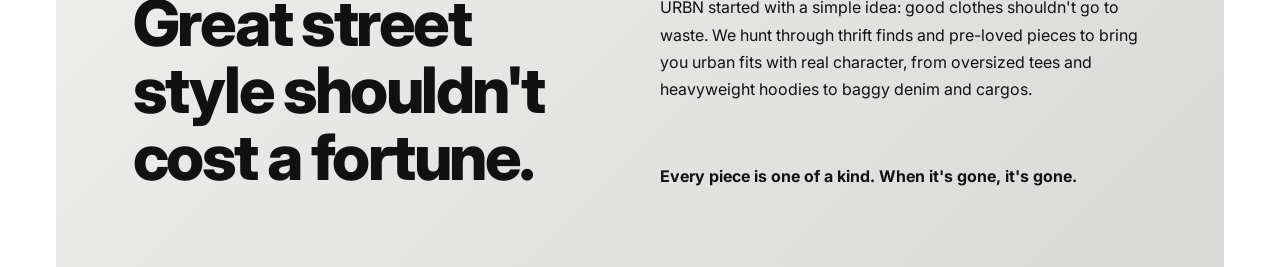
==== commit 983be78c: "neww niggaa" ====
--- a/index.html
+++ b/index.html
@@ -1,258 +1,14 @@
-<!DOCTYPE html>
-<html lang="en">
-<head>
-  <meta charset="UTF-8">
-  <meta name="viewport" content="width=device-width, initial-scale=1.0">
-  <title>URBN | Modern clothing. Everyday fits.</title>
-
-  <!-- Font: Inter. Remove these 3 lines to use a system font instead. -->
-  <link rel="preconnect" href="https://fonts.googleapis.com">
-  <link rel="preconnect" href="https://fonts.gstatic.com" crossorigin>
-  <link href="https://fonts.googleapis.com/css2?family=Inter:wght@400;500;800&display=swap" rel="stylesheet">
-
-  <link rel="stylesheet" href="style.css">
-</head>
-
-<body>
-
-  <!-- ================= HEADER ================= -->
-  <header class="header" id="home">
-
-    <!-- Logo -->
-    <a href="index.html" class="logo">URBN</a>
-
-    <!-- Navigation (to change the active page, move class="active" to another link) -->
-    <nav class="nav" aria-label="Main">
-      <a href="#home" class="nav-link" aria-current="page">Home</a>
-      <span class="nav-link">New Arrivals</span>
-      <a href="clothing.html" class="nav-link">Clothing</a>
-      <a href="about.html" class="nav-link">About</a>
-    </nav>
-
-    <!-- Search, account, and cart -->
-    <div class="header-actions">
-
-      <!-- Search bar -->
-      <form class="search" role="search" action="clothing.html" method="get">
-        <img src="Icons/search.svg" alt="" class="icon search-icon">
-        <input type="search" name="q" class="search-input" placeholder="Search..." aria-label="Search products">
-        <ul class="suggestions" hidden></ul>
-      </form>
-
-      <!-- Account -->
-      <a href="account.html" class="icon-btn" aria-label="Account">
-        <img src="Icons/user.svg" alt="" class="icon">
-      </a>
-
-      <!-- Cart -->
-      <a href="cart.html" class="icon-btn" aria-label="Cart">
-        <img src="Icons/cart.svg" alt="" class="icon">
-      </a>
-
-    </div>
-  </header>
-
-
-  <!-- ================= MAIN ================= -->
-  <main class="main">
-
-    <!-- Big banner (change the picture in src) -->
-    <section class="box hero">
-      <img src="homeImages/herobox.jpg" alt="">
-      <div class="box-text">
-        <p class="box-label">CLOTHING ESSENTIALS</p>
-        <h2 class="box-title"></h2>
-        <p class="box-sub">Modern clothing. Everyday fits. Built for you.</p>
-      </div>
-    </section>
-
-    <!-- 3 boxes below the banner (change the picture in each src) -->
-    <section class="cards">
-
-      <article class="box card">
-        <img src="homeImages/1.jpg" alt="">
-        <div class="box-text">
-          <h2 class="box-title"></h2>
-          <p class="box-sub"></p>
-        </div>
-      </article>
-
-      <article class="box card">
-        <img src="homeImages/2.jpg" alt="">
-        <div class="box-text">
-          <h2 class="box-title"></h2>
-          <p class="box-sub"></p>
-        </div>
-      </article>
-
-      <article class="box card">
-        <img src="homeImages/3.jpg" alt="">
-        <div class="box-text">
-          <h2 class="box-title"></h2>
-          <p class="box-sub"></p>
-        </div>
-      </article>
-
-    </section>
-
-    <section class="new-arrivals" id="new-arrivals" aria-labelledby="new-arrivals-title">
-      <h1 class="section-title" id="new-arrivals-title">NEW ARRIVALS</h1>
-      <div class="products">
-        <article class="product">
-          <div class="product-image"></div>
-          <div class="product-info">
-            <div>
-              <p class="product-name">Product Name</p>
-              <p class="product-price">₱ 0.00</p>
-              <div class="product-colors">
-                <span></span><span></span><span></span>
-              </div>
-            </div>
-            <button class="add-cart" aria-label="Add Product Name to cart">
-              <img src="Icons/cart.svg" alt="">
-            </button>
-          </div>
-        </article>
-        <article class="product">
-          <div class="product-image"></div>
-          <div class="product-info">
-            <div>
-              <p class="product-name">Product Name</p>
-              <p class="product-price">₱ 0.00</p>
-              <div class="product-colors">
-                <span></span><span></span><span></span>
-              </div>
-            </div>
-            <button class="add-cart" aria-label="Add Product Name to cart">
-              <img src="Icons/cart.svg" alt="">
-            </button>
-          </div>
-        </article>
-        <article class="product">
-          <div class="product-image"></div>
-          <div class="product-info">
-            <div>
-              <p class="product-name">Product Name</p>
-              <p class="product-price">₱ 0.00</p>
-              <div class="product-colors">
-                <span></span><span></span><span></span>
-              </div>
-            </div>
-            <button class="add-cart" aria-label="Add Product Name to cart">
-              <img src="Icons/cart.svg" alt="">
-            </button>
-          </div>
-        </article>
-        <article class="product">
-          <div class="product-image"></div>
-          <div class="product-info">
-            <div>
-              <p class="product-name">Product Name</p>
-              <p class="product-price">₱ 0.00</p>
-              <div class="product-colors">
-                <span></span><span></span><span></span>
-              </div>
-            </div>
-            <button class="add-cart" aria-label="Add Product Name to cart">
-              <img src="Icons/cart.svg" alt="">
-            </button>
-          </div>
-        </article>
-        <article class="product">
-          <div class="product-image"></div>
-          <div class="product-info">
-            <div>
-              <p class="product-name">Product Name</p>
-              <p class="product-price">₱ 0.00</p>
-              <div class="product-colors">
-                <span></span><span></span><span></span>
-              </div>
-            </div>
-            <button class="add-cart" aria-label="Add Product Name to cart">
-              <img src="Icons/cart.svg" alt="">
-            </button>
-          </div>
-        </article>
-        <article class="product">
-          <div class="product-image"></div>
-          <div class="product-info">
-            <div>
-              <p class="product-name">Product Name</p>
-              <p class="product-price">₱ 0.00</p>
-              <div class="product-colors">
-                <span></span><span></span><span></span>
-              </div>
-            </div>
-            <button class="add-cart" aria-label="Add Product Name to cart">
-              <img src="Icons/cart.svg" alt="">
-            </button>
-          </div>
-        </article>
-        <article class="product">
-          <div class="product-image"></div>
-          <div class="product-info">
-            <div>
-              <p class="product-name">Product Name</p>
-              <p class="product-price">₱ 0.00</p>
-              <div class="product-colors">
-                <span></span><span></span><span></span>
-              </div>
-            </div>
-            <button class="add-cart" aria-label="Add Product Name to cart">
-              <img src="Icons/cart.svg" alt="">
-            </button>
-          </div>
-        </article>
-        <article class="product">
-          <div class="product-image"></div>
-          <div class="product-info">
-            <div>
-              <p class="product-name">Product Name</p>
-              <p class="product-price">₱ 0.00</p>
-              <div class="product-colors">
-                <span></span><span></span><span></span>
-              </div>
-            </div>
-            <button class="add-cart" aria-label="Add Product Name to cart">
-              <img src="Icons/cart.svg" alt="">
-            </button>
-          </div>
-        </article>
-        <article class="product">
-          <div class="product-image"></div>
-          <div class="product-info">
-            <div>
-              <p class="product-name">Product Name</p>
-              <p class="product-price">₱ 0.00</p>
-              <div class="product-colors">
-                <span></span><span></span><span></span>
-              </div>
-            </div>
-            <button class="add-cart" aria-label="Add Product Name to cart">
-              <img src="Icons/cart.svg" alt="">
-            </button>
-          </div>
-        </article>
-        <article class="product">
-          <div class="product-image"></div>
-          <div class="product-info">
-            <div>
-              <p class="product-name">Product Name</p>
-              <p class="product-price">₱ 0.00</p>
-              <div class="product-colors">
-                <span></span><span></span><span></span>
-              </div>
-            </div>
-            <button class="add-cart" aria-label="Add Product Name to cart">
-              <img src="Icons/cart.svg" alt="">
-            </button>
-          </div>
-        </article>
-      </div>
-    </section>
-  </main>
-
-  <script src="search.js"></script>
-  <script src="page-transitions.js"></script>
-</body>
-</html>+   <!DOCTYPE html>
+   <html lang="en">
+   <head>
+     <meta charset="UTF-8">
+     <meta name="viewport" content="width=device-width, initial-scale=1.0">
+     <title>URBN</title>
+   </head>
+   <body>
+     <script>
+       window.location.replace(`HCIPROJECT.html${window.location.hash}`);
+     </script>
+     <p><a href="HCIPROJECT.html">Open the URBN home page</a></p>
+   </body>
+   </html>
